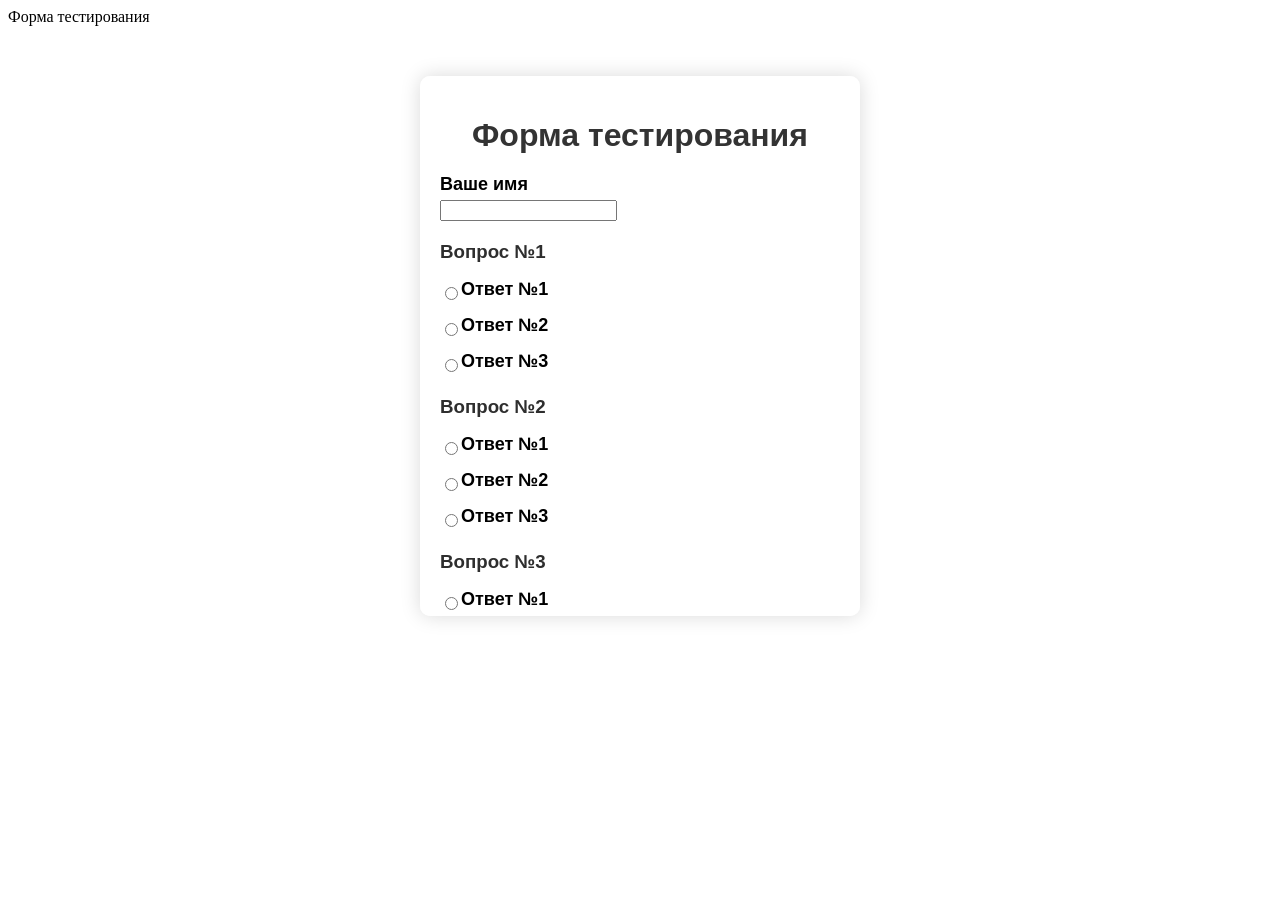
==== SiteArchitecture/index.html @ 296bb1ba "99-0006 Форма тестирования и отчет" ====
<html>
    <head>
    <tittle> Форма тестирования</tittle>
    <link rel="stylesheet" href="style.css">
    </head>
    <body>
        <div class="form-container">
            <h1> Форма тестирования</h1>
        
        <div class="form-group">
            <label for="name"> Ваше имя</label>
            <input type="text" id="name" name="name" required>
        </div>

        <div class=" questions-block">

            <div class="question">
                <h3> Вопрос №1</h3>
                <ul>
                    <li>
                        <input type="radio" id="q1-1">
                        <label for="q1-1">Ответ №1</label>
                    </li>
                    <li>
                        <input type="radio" id="q1-2">
                        <label for="q1-2">Ответ №2</label>
                    </li>
                    <li>
                        <input type="radio" id="q1-3">
                        <label for="q1-3">Ответ №3</label>
                    </li>
                </ul>
            </div>

            <div class="question">
                <h3> Вопрос №2</h3>
                <ul>
                    <li>
                        <input type="radio" id="q2-1">
                        <label for="q2-1">Ответ №1</label>
                    </li>
                    <li>
                        <input type="radio" id="q2-2">
                        <label for="q2-2">Ответ №2</label>
                    </li>
                    <li>
                        <input type="radio" id="q2-3">
                        <label for="q2-3">Ответ №3</label>
                    </li>
                </ul>
            </div>

            <div class="question">
                <h3> Вопрос №3</h3>
                <ul>
                    <li>
                        <input type="radio" id="q3-1">
                        <label for="q3-1">Ответ №1</label>
                    </li>
                    <li>
                        <input type="radio" id="q3-2">
                        <label for="q3-2">Ответ №2</label>
                    </li>
                    <li>
                        <input type="radio" id="q3-3">
                        <label for="q3-3">Ответ №3</label>
                    </li>
                </ul>
            </div>

            <div class="question">
                <h3> Вопрос №4</h3>
                <ul>
                    <li>
                        <input type="radio" id="q4-1">
                        <label for="q4-1">Ответ №1</label>
                    </li>
                    <li>
                        <input type="radio" id="q4-2">
                        <label for="q4-2">Ответ №2</label>
                    </li>
                    <li>
                        <input type="radio" id="q4-3">
                        <label for="q4-3">Ответ №3</label>
                    </li>
                </ul>
            </div>

            <div class="question">
                <h3> Вопрос №5</h3>
                <ul>
                    <li>
                        <input type="radio" id="q5-1">
                        <label for="q5-1">Ответ №1</label>
                    </li>
                    <li>
                        <input type="radio" id="q5-2">
                        <label for="q5-2">Ответ №2</label>
                    </li>
                    <li>
                        <input type="radio" id="q5-3">
                        <label for="q5-3">Ответ №3</label>
                    </li>
                </ul>
            </div>

            <div class="question">
                <h3> Вопрос №6</h3>
                <ul>
                    <li>
                        <input type="radio" id="q6-1">
                        <label for="q6-1">Ответ №1</label>
                    </li>
                    <li>
                        <input type="radio" id="q6-2">
                        <label for="q6-2">Ответ №2</label>
                    </li>
                    <li>
                        <input type="radio" id="q6-3">
                        <label for="q6-3">Ответ №3</label>
                    </li>
                </ul>
            </div>

            <div class="question">
                <h3> Вопрос №7</h3>
                <ul>
                    <li>
                        <input type="radio" id="q7-1">
                        <label for="q7-1">Ответ №1</label>
                    </li>
                    <li>
                        <input type="radio" id="q7-2">
                        <label for="q7-2">Ответ №2</label>
                    </li>
                    <li>
                        <input type="radio" id="q7-3">
                        <label for="q7-3">Ответ №3</label>
                    </li>
                </ul>
            </div>

            <div class="question">
                <h3> Вопрос №8</h3>
                <ul>
                    <li>
                        <input type="radio" id="q8-1">
                        <label for="q8-1">Ответ №1</label>
                    </li>
                    <li>
                        <input type="radio" id="q8-2">
                        <label for="q8-2">Ответ №2</label>
                    </li>
                    <li>
                        <input type="radio" id="q8-3">
                        <label for="q8-3">Ответ №3</label>
                    </li>
                </ul>
            </div>

            <div class="question">
                <h3> Вопрос №9</h3>
                <ul>
                    <li>
                        <input type="radio" id="q9-1">
                        <label for="q9-1">Ответ №1</label>
                    </li>
                    <li>
                        <input type="radio" id="q9-2">
                        <label for="q9-2">Ответ №2</label>
                    </li>
                    <li>
                        <input type="radio" id="q9-3">
                        <label for="q9-3">Ответ №3</label>
                    </li>
                </ul>
            </div>

            <div class="question">
                <h3> Вопрос №10</h3>
                <ul>
                    <li>
                        <input type="radio" id="q10-1">
                        <label for="q10-1">Ответ №1</label>
                    </li>
                    <li>
                        <input type="radio" id="q10-2">
                        <label for="q10-2">Ответ №2</label>
                    </li>
                    <li>
                        <input type="radio" id="q10-3">
                        <label for="q10-3">Ответ №3</label>
                    </li>
                </ul>
            </div>

            <button type="submit" class="submit-btn">Отправить</button>
        </div>
    </div>

<!-- JavaScript -->

<script>
    function saveAnswers() {
        let data = '';
        for (let i = 1; i <= 10; i++){
            const radio = document.querySelector(`input[name="q\${i}"]: checed`);
            if (radio) {
                data += `Вопрос ${i}: ${radio.value}\n`;
            }
        }
        const name = document.getElementById('name').value;
        data = `Имя: \${name}\n\n` + data;

        const blob = new Blob([data], {type:'text/plain'});
        const url = URL.createObjectURL(blob);
        const a = document.createElement('a');
        a.href = url;
        a.download = 'ответы.txt';
        a.style.display = 'none';
        document.body.appendChild(a);
        a.click()
        window.URL.revokeObjectURL(url);
        document.body.removeChild(a);
    }

    document.querySelector('.sumbit-btn').addEventListener('click', saveAnswers);
    
</script>
    </body>
</html>
---- SiteArchitecture/style.css ----
.form-container {
    width: 400px;
    height: 500px;
    margin: 50px auto;
    padding: 20px;
    background-color: white;
    border-radius: 10px;
    box-shadow: 0 0 20px rgba(0, 0, 0, 0.15);
    font-family: Arial, sans-serif;
    overflow: auto;
}

h1 {
    text-align: center;
    color: #333333;
    margin-bottom: 20px;
}

.form-group, question {
    margin-bottom: 20px;
}

label {
    display: block;
    margin-bottom: 5px;
    font-weight: bold;
    font-size: large;
}

input [type="text"] {
    width: 100%;
    padding: 10px;
    border: 1px solid #dddddd;
    border-radius: 4px;
    box-sizing: border-box;
}

.questions-block {
    margin-bottom: 30px;
}

.question h3 {
    margin-bottom: 10px;
    color: #2e2e2e
}

.question ul {
    list-style: none;
    padding: 0px;
}

.question li {
    margin-bottom: 10px;
    display: flex;
    align-items: center;
}

input [type="radio"] {
    margin-right: 10px;
}

.question label {
    cursor: pointer;
}

.submit-btn {
    width: 100%;
    padding: 12px;
    background-color: #3498db;
    color: white;
    border: none;
    border-radius: 4px;
    font-size: 16px;
    cursor: pointer;
}

.submit-btn:hover {
    background-color: #286c99;
}
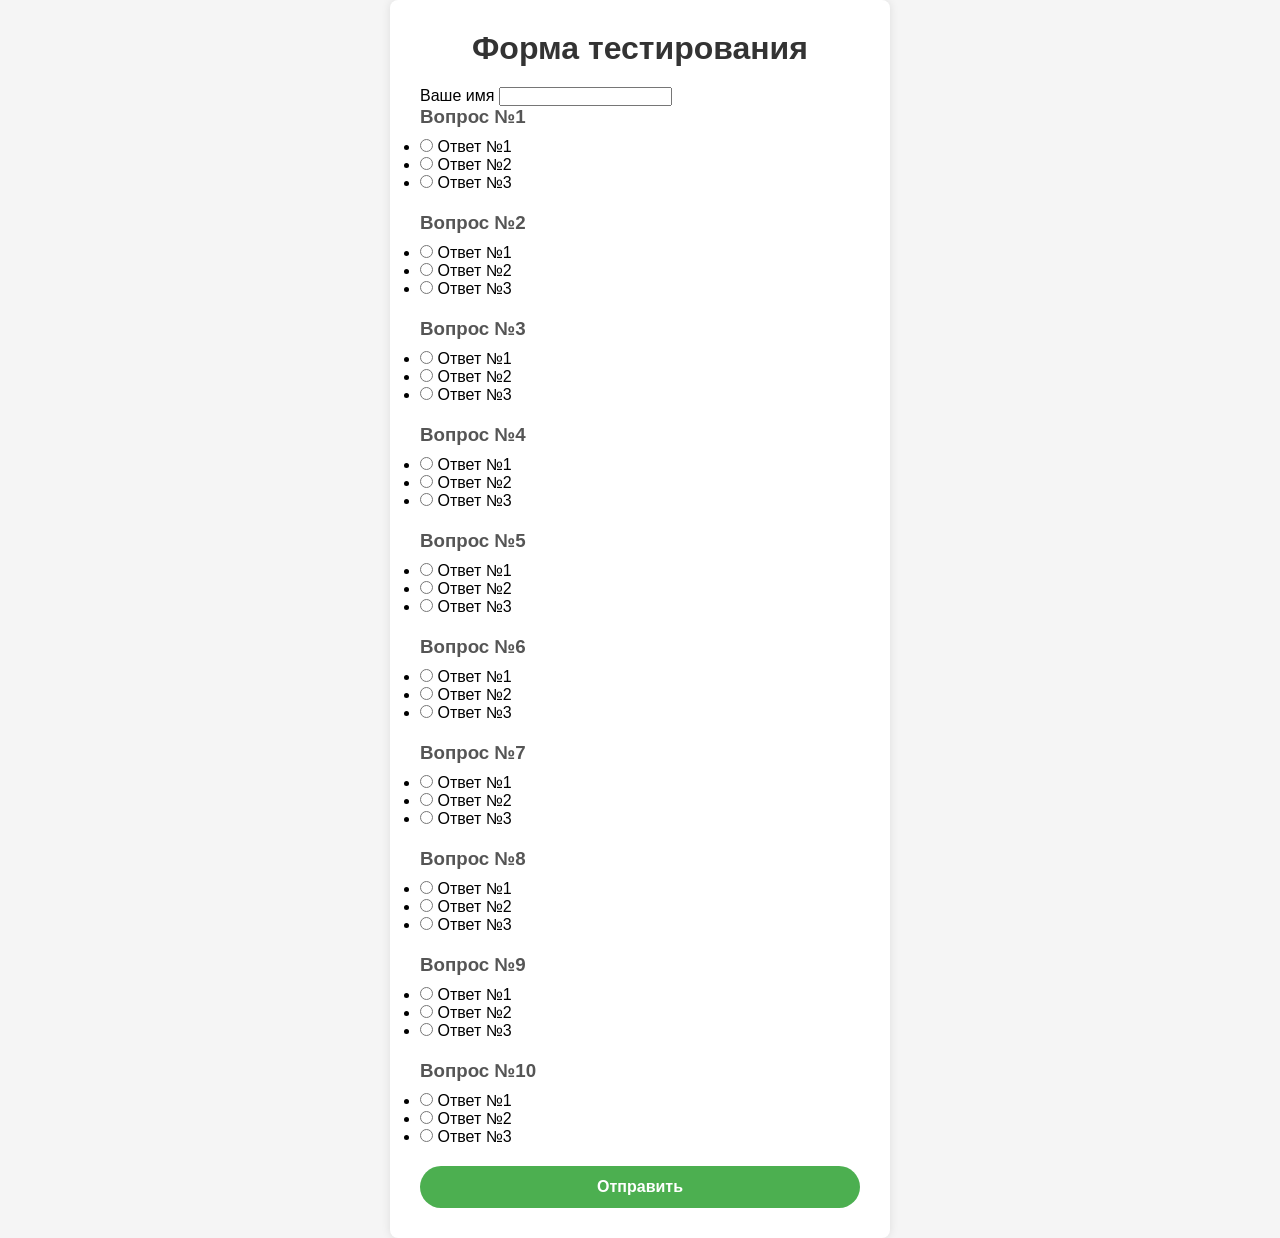
==== commit 5240a6c3: "99-0006 Форма тестирования и отчет" ====
--- a/SiteArchitecture/index.html
+++ b/SiteArchitecture/index.html
@@ -1,12 +1,14 @@
-<html>
+<!DOCTYPE html>
+<html lang="ru">
     <head>
-    <tittle> Форма тестирования</tittle>
+        <meta charset="UTF-8">
+    <title> Форма тестирования</title>
     <link rel="stylesheet" href="style.css">
     </head>
     <body>
         <div class="form-container">
             <h1> Форма тестирования</h1>
-        
+
         <div class="form-group">
             <label for="name"> Ваше имя</label>
             <input type="text" id="name" name="name" required>
@@ -194,38 +196,29 @@
                 </ul>
             </div>
 
-            <button type="submit" class="submit-btn">Отправить</button>
+            <button id="submit" class="submit-btn">Отправить</button>
         </div>
     </div>
 
 <!-- JavaScript -->
 
 <script>
-    function saveAnswers() {
-        let data = '';
-        for (let i = 1; i <= 10; i++){
-            const radio = document.querySelector(`input[name="q\${i}"]: checed`);
-            if (radio) {
-                data += `Вопрос ${i}: ${radio.value}\n`;
-            }
+    function submit() {
+        let textContent = 'Результаты тестирования';
+
+        for (let [key, value] of formData.entries()) {
+            textContent += `${key}: ${value}\n`;
         }
-        const name = document.getElementById('name').value;
-        data = `Имя: \${name}\n\n` + data;
-
-        const blob = new Blob([data], {type:'text/plain'});
-        const url = URL.createObjectURL(blob);
-        const a = document.createElement('a');
-        a.href = url;
-        a.download = 'ответы.txt';
-        a.style.display = 'none';
-        document.body.appendChild(a);
-        a.click()
-        window.URL.revokeObjectURL(url);
-        document.body.removeChild(a);
+        const blob = new Blob([textContent], {type: 'text/plain;charset=utf-8'});
+
+        const link = document.createElement('a');
+        link.href = URL.createObjectURL(blob);
+        link.download = `анкета_${new Date().toISOString().slice(0, 10)}.txt`;
+
+        document.body.appendChild(link);
+        link.click();
+        document.body.removeChild(link);
     }
-
-    document.querySelector('.sumbit-btn').addEventListener('click', saveAnswers);
-    
 </script>
     </body>
 </html>
--- a/SiteArchitecture/style.css
+++ b/SiteArchitecture/style.css
@@ -1,79 +1,75 @@
+* {
+    margin: 0;
+    padding: 0;
+    box-sizing: border-box;
+}
+
+body {
+    font-family:Arial;
+    background-color: #f5f5f5;
+    display: flex;
+    justify-content: center;
+    align-items: center;
+    min-height: 100vh;
+}
+
 .form-container {
-    width: 400px;
-    height: 500px;
-    margin: 50px auto;
-    padding: 20px;
-    background-color: white;
-    border-radius: 10px;
-    box-shadow: 0 0 20px rgba(0, 0, 0, 0.15);
-    font-family: Arial, sans-serif;
-    overflow: auto;
+    background-color: #fff;
+    padding: 30px;
+    border-radius: 8px;
+    box-shadow: 0 0 10px rgba(0,0,0,0.1);
+    width: 100%;
+    max-width: 500px;
 }
 
 h1 {
     text-align: center;
-    color: #333333;
+    color: #333;
     margin-bottom: 20px;
 }
 
-.form-group, question {
+.question {
     margin-bottom: 20px;
 }
 
-label {
-    display: block;
-    margin-bottom: 5px;
-    font-weight: bold;
-    font-size: large;
+h3 {
+    color: #555;
+    margin-bottom: 10px;
 }
 
-input [type="text"] {
-    width: 100%;
-    padding: 10px;
-    border: 1px solid #dddddd;
-    border-radius: 4px;
-    box-sizing: border-box;
+.answers-list {
+    list-style-type: none;
+    padding-left: 0;
 }
 
-.questions-block {
-    margin-bottom: 30px;
-}
-
-.question h3 {
-    margin-bottom: 10px;
-    color: #2e2e2e
-}
-
-.question ul {
-    list-style: none;
-    padding: 0px;
-}
-
-.question li {
-    margin-bottom: 10px;
+.answers-list li {
     display: flex;
     align-items: center;
-}
-
-input [type="radio"] {
-    margin-right: 10px;
-}
-
-.question label {
+    margin-bottom: 8px;
     cursor: pointer;
 }
 
-.submit-btn {
+.answers-list label {
+    margin-left: 10px;
+    font-size: 14px;
+    color: #333;
+}
+
+button {
     width: 100%;
     padding: 12px;
-    background-color: #3498db;
+    background-color: #4caf50;
     color: white;
     border: none;
-    border-radius: 4px;
+    border-radius: 25px;
     font-size: 16px;
+    font-weight: bold;
     cursor: pointer;
+    transition: background-color 0.3s;
 }
 
-.submit-btn:hover {
-    background-color: #286c99;
-}+button:hover {
+    background-color: #255326;
+}
+
+
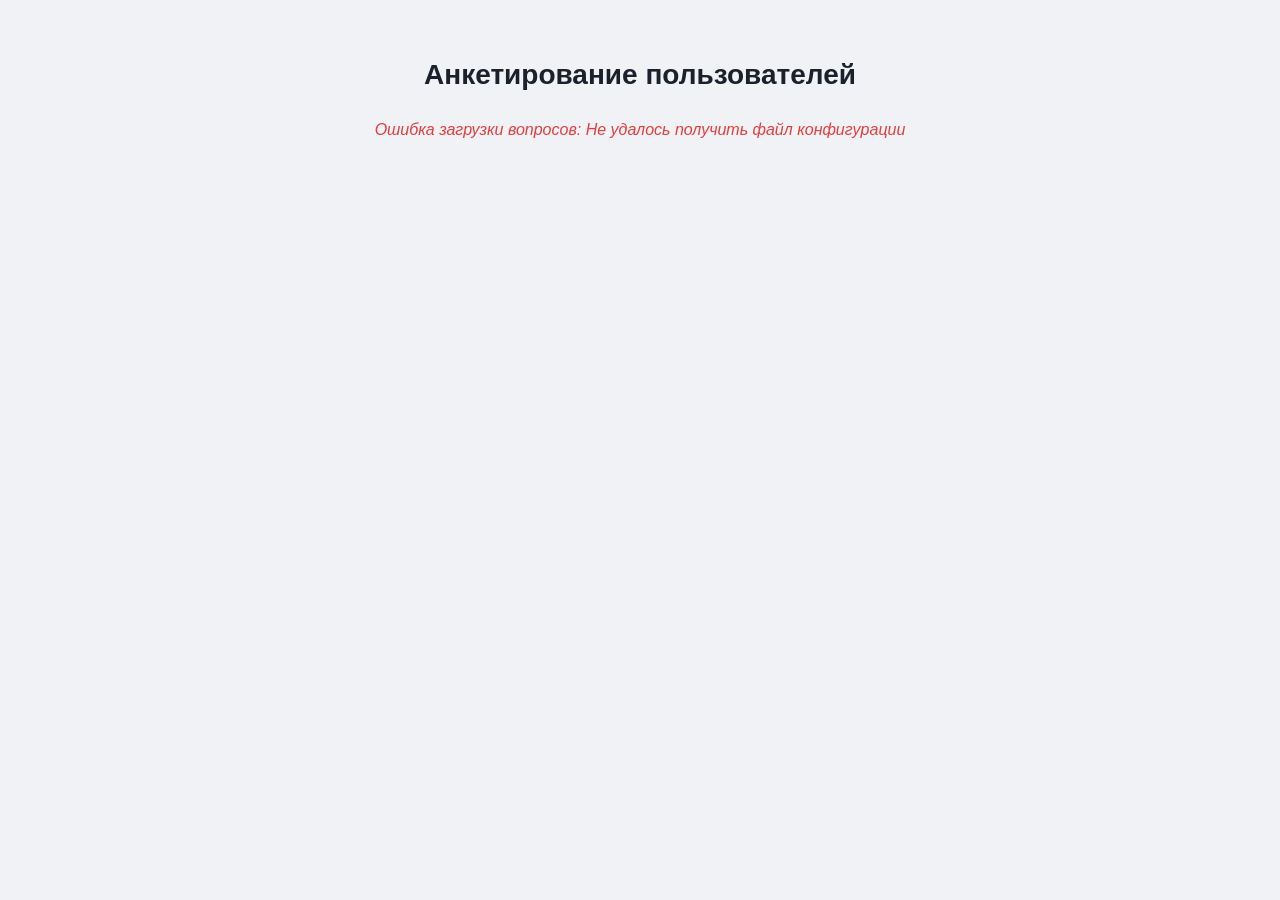
==== commit 22f36ba6: "99-0008 и 99-0009" ====
--- a/SiteArchitecture/index.html
+++ b/SiteArchitecture/index.html
@@ -1,224 +1,27 @@
 <!DOCTYPE html>
 <html lang="ru">
-    <head>
-        <meta charset="UTF-8">
-    <title> Форма тестирования</title>
+<head>
+    <meta charset="UTF-8">
+    <meta name="viewport" content="width=device-width, initial-scale=1.0">
+    <title>Динамический опрос</title>
     <link rel="stylesheet" href="style.css">
-    </head>
-    <body>
-        <div class="form-container">
-            <h1> Форма тестирования</h1>
+</head>
+<body>
 
-        <div class="form-group">
-            <label for="name"> Ваше имя</label>
-            <input type="text" id="name" name="name" required>
-        </div>
+    <main class="survey-wrapper">
+        <h1 class="survey-title">Анкетирование пользователей</h1>
 
-        <div class=" questions-block">
-
-            <div class="question">
-                <h3> Вопрос №1</h3>
-                <ul>
-                    <li>
-                        <input type="radio" id="q1-1">
-                        <label for="q1-1">Ответ №1</label>
-                    </li>
-                    <li>
-                        <input type="radio" id="q1-2">
-                        <label for="q1-2">Ответ №2</label>
-                    </li>
-                    <li>
-                        <input type="radio" id="q1-3">
-                        <label for="q1-3">Ответ №3</label>
-                    </li>
-                </ul>
+        <form id="survey-form">
+            <div id="questions-container">
+                <p class="loading-text">Загрузка вопросов, пожалуйста, подождите...</p>
             </div>
 
-            <div class="question">
-                <h3> Вопрос №2</h3>
-                <ul>
-                    <li>
-                        <input type="radio" id="q2-1">
-                        <label for="q2-1">Ответ №1</label>
-                    </li>
-                    <li>
-                        <input type="radio" id="q2-2">
-                        <label for="q2-2">Ответ №2</label>
-                    </li>
-                    <li>
-                        <input type="radio" id="q2-3">
-                        <label for="q2-3">Ответ №3</label>
-                    </li>
-                </ul>
-            </div>
+            <button type="submit" id="download-btn" class="submit-btn hidden">
+                Скачать результаты (.txt)
+            </button>
+        </form>
+    </main>
 
-            <div class="question">
-                <h3> Вопрос №3</h3>
-                <ul>
-                    <li>
-                        <input type="radio" id="q3-1">
-                        <label for="q3-1">Ответ №1</label>
-                    </li>
-                    <li>
-                        <input type="radio" id="q3-2">
-                        <label for="q3-2">Ответ №2</label>
-                    </li>
-                    <li>
-                        <input type="radio" id="q3-3">
-                        <label for="q3-3">Ответ №3</label>
-                    </li>
-                </ul>
-            </div>
-
-            <div class="question">
-                <h3> Вопрос №4</h3>
-                <ul>
-                    <li>
-                        <input type="radio" id="q4-1">
-                        <label for="q4-1">Ответ №1</label>
-                    </li>
-                    <li>
-                        <input type="radio" id="q4-2">
-                        <label for="q4-2">Ответ №2</label>
-                    </li>
-                    <li>
-                        <input type="radio" id="q4-3">
-                        <label for="q4-3">Ответ №3</label>
-                    </li>
-                </ul>
-            </div>
-
-            <div class="question">
-                <h3> Вопрос №5</h3>
-                <ul>
-                    <li>
-                        <input type="radio" id="q5-1">
-                        <label for="q5-1">Ответ №1</label>
-                    </li>
-                    <li>
-                        <input type="radio" id="q5-2">
-                        <label for="q5-2">Ответ №2</label>
-                    </li>
-                    <li>
-                        <input type="radio" id="q5-3">
-                        <label for="q5-3">Ответ №3</label>
-                    </li>
-                </ul>
-            </div>
-
-            <div class="question">
-                <h3> Вопрос №6</h3>
-                <ul>
-                    <li>
-                        <input type="radio" id="q6-1">
-                        <label for="q6-1">Ответ №1</label>
-                    </li>
-                    <li>
-                        <input type="radio" id="q6-2">
-                        <label for="q6-2">Ответ №2</label>
-                    </li>
-                    <li>
-                        <input type="radio" id="q6-3">
-                        <label for="q6-3">Ответ №3</label>
-                    </li>
-                </ul>
-            </div>
-
-            <div class="question">
-                <h3> Вопрос №7</h3>
-                <ul>
-                    <li>
-                        <input type="radio" id="q7-1">
-                        <label for="q7-1">Ответ №1</label>
-                    </li>
-                    <li>
-                        <input type="radio" id="q7-2">
-                        <label for="q7-2">Ответ №2</label>
-                    </li>
-                    <li>
-                        <input type="radio" id="q7-3">
-                        <label for="q7-3">Ответ №3</label>
-                    </li>
-                </ul>
-            </div>
-
-            <div class="question">
-                <h3> Вопрос №8</h3>
-                <ul>
-                    <li>
-                        <input type="radio" id="q8-1">
-                        <label for="q8-1">Ответ №1</label>
-                    </li>
-                    <li>
-                        <input type="radio" id="q8-2">
-                        <label for="q8-2">Ответ №2</label>
-                    </li>
-                    <li>
-                        <input type="radio" id="q8-3">
-                        <label for="q8-3">Ответ №3</label>
-                    </li>
-                </ul>
-            </div>
-
-            <div class="question">
-                <h3> Вопрос №9</h3>
-                <ul>
-                    <li>
-                        <input type="radio" id="q9-1">
-                        <label for="q9-1">Ответ №1</label>
-                    </li>
-                    <li>
-                        <input type="radio" id="q9-2">
-                        <label for="q9-2">Ответ №2</label>
-                    </li>
-                    <li>
-                        <input type="radio" id="q9-3">
-                        <label for="q9-3">Ответ №3</label>
-                    </li>
-                </ul>
-            </div>
-
-            <div class="question">
-                <h3> Вопрос №10</h3>
-                <ul>
-                    <li>
-                        <input type="radio" id="q10-1">
-                        <label for="q10-1">Ответ №1</label>
-                    </li>
-                    <li>
-                        <input type="radio" id="q10-2">
-                        <label for="q10-2">Ответ №2</label>
-                    </li>
-                    <li>
-                        <input type="radio" id="q10-3">
-                        <label for="q10-3">Ответ №3</label>
-                    </li>
-                </ul>
-            </div>
-
-            <button id="submit" class="submit-btn">Отправить</button>
-        </div>
-    </div>
-
-<!-- JavaScript -->
-
-<script>
-    function submit() {
-        let textContent = 'Результаты тестирования';
-
-        for (let [key, value] of formData.entries()) {
-            textContent += `${key}: ${value}\n`;
-        }
-        const blob = new Blob([textContent], {type: 'text/plain;charset=utf-8'});
-
-        const link = document.createElement('a');
-        link.href = URL.createObjectURL(blob);
-        link.download = `анкета_${new Date().toISOString().slice(0, 10)}.txt`;
-
-        document.body.appendChild(link);
-        link.click();
-        document.body.removeChild(link);
-    }
-</script>
-    </body>
-</html>+    <script src="script.js"></script>
+</body>
+</html>
--- a/SiteArchitecture/style.css
+++ b/SiteArchitecture/style.css
@@ -1,75 +1,123 @@
-* {
+:root {
+    --bg-color: #f0f2f5;
+    --card-bg: #ffffff;
+    --text-main: #2d3748;
+    --text-muted: #718096;
+    --primary: #3182ce;
+    --primary-hover: #2b6cb0;
+    --border: #e2e8f0;
+}
+
+body {
+    font-family: -apple-system, BlinkMacSystemFont, "Segoe UI", Roboto, sans-serif;
+    background-color: var(--bg-color);
+    color: var(--text-main);
     margin: 0;
-    padding: 0;
+    padding: 40px 20px;
+    display: flex;
+    justify-content: center;
+}
+
+.survey-wrapper {
+    width: 100%;
+    max-width: 650px;
+}
+
+.survey-title {
+    text-align: center;
+    margin-bottom: 30px;
+    font-size: 28px;
+    color: #1a202c;
+}
+
+.loading-text {
+    text-align: center;
+    color: var(--text-muted);
+    font-style: italic;
+}
+
+.question-card {
+    background-color: var(--card-bg);
+    border-radius: 8px;
+    padding: 24px;
+    margin-bottom: 20px;
+    box-shadow: 0 4px 6px -1px rgba(0, 0, 0, 0.1);
+    border: 1px solid var(--border);
+}
+
+.question-text {
+    font-size: 18px;
+    font-weight: 600;
+    margin-bottom: 16px;
+    line-height: 1.4;
+}
+
+.options-group {
+    display: flex;
+    flex-direction: column;
+    gap: 12px;
+}
+
+.options-group textarea {
+    width: 100%;
+    min-height: 100px;
+    padding: 12px;
+    border: 1px solid var(--border);
+    border-radius: 6px;
+    font-family: inherit;
+    font-size: 15px;
+    resize: vertical;
     box-sizing: border-box;
 }
 
-body {
-    font-family:Arial;
-    background-color: #f5f5f5;
-    display: flex;
-    justify-content: center;
-    align-items: center;
-    min-height: 100vh;
+.options-group textarea:focus {
+    outline: none;
+    border-color: var(--primary);
+    box-shadow: 0 0 0 3px rgba(49, 130, 206, 0.2);
 }
 
-.form-container {
-    background-color: #fff;
-    padding: 30px;
-    border-radius: 8px;
-    box-shadow: 0 0 10px rgba(0,0,0,0.1);
-    width: 100%;
-    max-width: 500px;
+.option-label {
+    display: flex;
+    align-items: center;
+    gap: 10px;
+    padding: 10px 12px;
+    border: 1px solid var(--border);
+    border-radius: 6px;
+    cursor: pointer;
+    transition: background-color 0.2s, border-color 0.2s;
 }
 
-h1 {
-    text-align: center;
-    color: #333;
-    margin-bottom: 20px;
+.option-label:hover {
+    background-color: #f7fafc;
+    border-color: #cbd5e0;
 }
 
-.question {
-    margin-bottom: 20px;
-}
-
-h3 {
-    color: #555;
-    margin-bottom: 10px;
-}
-
-.answers-list {
-    list-style-type: none;
-    padding-left: 0;
-}
-
-.answers-list li {
-    display: flex;
-    align-items: center;
-    margin-bottom: 8px;
+.option-label input {
+    margin: 0;
+    width: 18px;
+    height: 18px;
     cursor: pointer;
 }
 
-.answers-list label {
-    margin-left: 10px;
-    font-size: 14px;
-    color: #333;
+.submit-btn {
+    display: block;
+    width: 100%;
+    background-color: var(--primary);
+    color: #ffffff;
+    border: none;
+    border-radius: 6px;
+    padding: 16px;
+    font-size: 16px;
+    font-weight: 600;
+    cursor: pointer;
+    transition: background-color 0.2s;
+    margin-top: 25px;
 }
 
-button {
-    width: 100%;
-    padding: 12px;
-    background-color: #4caf50;
-    color: white;
-    border: none;
-    border-radius: 25px;
-    font-size: 16px;
-    font-weight: bold;
-    cursor: pointer;
-    transition: background-color 0.3s;
+.submit-btn:hover {
+    background-color: var(--primary-hover);
 }
 
-button:hover {
-    background-color: #255326;
+.hidden {
+    display: none !important;
 }
-
-
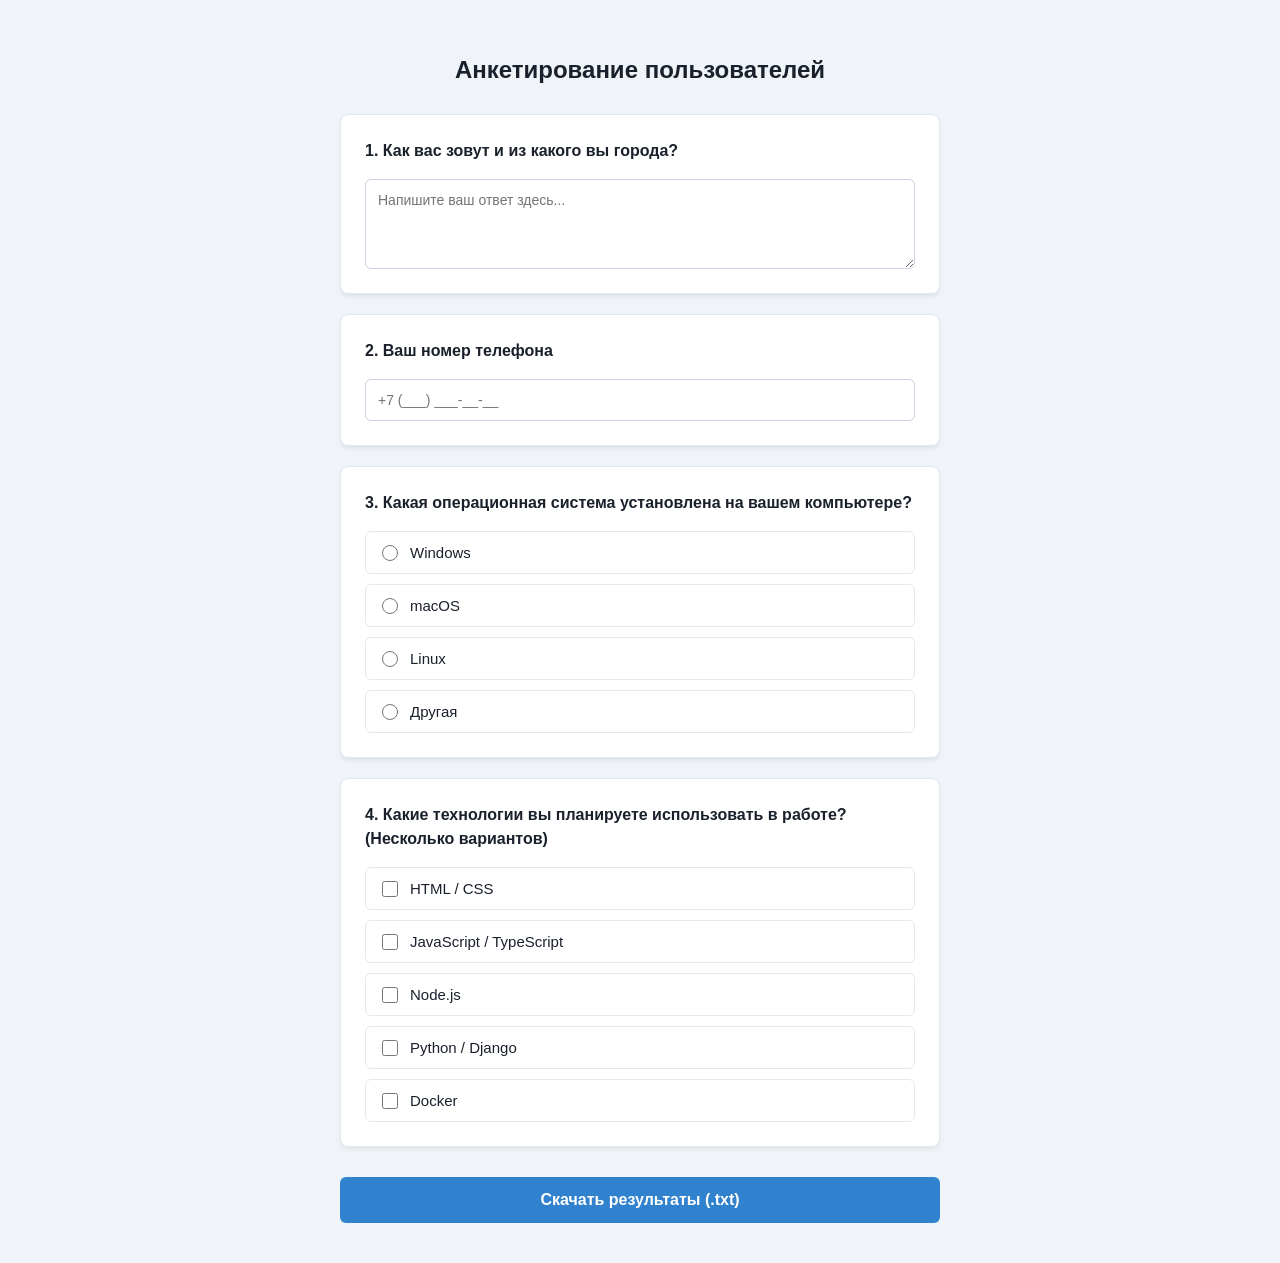
==== commit c42f5833: "Readme вне файла" ====
--- a/SiteArchitecture/index.html
+++ b/SiteArchitecture/index.html
@@ -3,20 +3,22 @@
 <head>
     <meta charset="UTF-8">
     <meta name="viewport" content="width=device-width, initial-scale=1.0">
-    <title>Динамический опрос</title>
+    <title>Анкетирование пользователей</title>
     <link rel="stylesheet" href="style.css">
 </head>
 <body>
 
-    <main class="survey-wrapper">
+    <main class="survey-container">
         <h1 class="survey-title">Анкетирование пользователей</h1>
 
         <form id="survey-form">
-            <div id="questions-container">
-                <p class="loading-text">Загрузка вопросов, пожалуйста, подождите...</p>
+            <!-- Контейнер для динамических вопросов -->
+            <div id="questions-wrapper">
+                <p class="status-text">Загрузка вопросов...</p>
             </div>
 
-            <button type="submit" id="download-btn" class="submit-btn hidden">
+            <!-- Кнопка отправки -->
+            <button type="submit" id="submit-btn" class="submit-button hidden">
                 Скачать результаты (.txt)
             </button>
         </form>
--- a/SiteArchitecture/style.css
+++ b/SiteArchitecture/style.css
@@ -1,39 +1,38 @@
 :root {
-    --bg-color: #f0f2f5;
+    --bg-color: #f0f4f8;
     --card-bg: #ffffff;
-    --text-main: #2d3748;
-    --text-muted: #718096;
-    --primary: #3182ce;
-    --primary-hover: #2b6cb0;
-    --border: #e2e8f0;
+    --text-color: #1a202c;
+    --border-color: #cbd5e1;
+    --focus-color: #3b82f6;
+    --btn-color: #3182ce;
+    --btn-hover: #2b6cb0;
 }
 
 body {
     font-family: -apple-system, BlinkMacSystemFont, "Segoe UI", Roboto, sans-serif;
     background-color: var(--bg-color);
-    color: var(--text-main);
+    color: var(--text-color);
     margin: 0;
     padding: 40px 20px;
     display: flex;
     justify-content: center;
 }
 
-.survey-wrapper {
+.survey-container {
     width: 100%;
-    max-width: 650px;
+    max-width: 600px;
 }
 
 .survey-title {
     text-align: center;
+    font-size: 24px;
+    font-weight: bold;
     margin-bottom: 30px;
-    font-size: 28px;
-    color: #1a202c;
 }
 
-.loading-text {
+.status-text {
     text-align: center;
-    color: var(--text-muted);
-    font-style: italic;
+    color: #718096;
 }
 
 .question-card {
@@ -41,81 +40,91 @@
     border-radius: 8px;
     padding: 24px;
     margin-bottom: 20px;
-    box-shadow: 0 4px 6px -1px rgba(0, 0, 0, 0.1);
-    border: 1px solid var(--border);
+    box-shadow: 0 4px 6px -1px rgba(0, 0, 0, 0.05), 0 2px 4px -1px rgba(0, 0, 0, 0.03);
+    border: 1px solid #e2e8f0;
 }
 
 .question-text {
-    font-size: 18px;
+    font-size: 16px;
     font-weight: 600;
     margin-bottom: 16px;
-    line-height: 1.4;
+    line-height: 1.5;
 }
 
-.options-group {
+.options-list {
     display: flex;
     flex-direction: column;
-    gap: 12px;
+    gap: 10px;
 }
 
-.options-group textarea {
+/* Текстовые поля и поле телефона */
+.options-list textarea,
+.options-list input[type="tel"] {
     width: 100%;
-    min-height: 100px;
     padding: 12px;
-    border: 1px solid var(--border);
+    border: 1px solid var(--border-color);
     border-radius: 6px;
     font-family: inherit;
-    font-size: 15px;
-    resize: vertical;
+    font-size: 14px;
     box-sizing: border-box;
 }
 
-.options-group textarea:focus {
-    outline: none;
-    border-color: var(--primary);
-    box-shadow: 0 0 0 3px rgba(49, 130, 206, 0.2);
+.options-list textarea {
+    min-height: 90px;
+    resize: vertical;
 }
 
-.option-label {
+.options-list textarea:focus,
+.options-list input[type="tel"]:focus {
+    outline: none;
+    border-color: var(--focus-color);
+    box-shadow: 0 0 0 2px rgba(59, 130, 246, 0.15);
+}
+
+/* Блоки вариантов ответов в стиле макета */
+.option-item {
     display: flex;
     align-items: center;
-    gap: 10px;
-    padding: 10px 12px;
-    border: 1px solid var(--border);
+    gap: 12px;
+    padding: 12px 16px;
+    border: 1px solid #e2e8f0;
     border-radius: 6px;
     cursor: pointer;
-    transition: background-color 0.2s, border-color 0.2s;
+    transition: background-color 0.2s;
 }
 
-.option-label:hover {
-    background-color: #f7fafc;
-    border-color: #cbd5e0;
+.option-item:hover {
+    background-color: #f8fafc;
 }
 
-.option-label input {
+.option-item input {
     margin: 0;
-    width: 18px;
-    height: 18px;
+    width: 16px;
+    height: 16px;
     cursor: pointer;
 }
 
-.submit-btn {
-    display: block;
+.option-item span {
+    font-size: 15px;
+}
+
+/* Главная кнопка */
+.submit-button {
     width: 100%;
-    background-color: var(--primary);
+    background-color: var(--btn-color);
     color: #ffffff;
     border: none;
     border-radius: 6px;
-    padding: 16px;
+    padding: 14px;
     font-size: 16px;
     font-weight: 600;
     cursor: pointer;
     transition: background-color 0.2s;
-    margin-top: 25px;
+    margin-top: 10px;
 }
 
-.submit-btn:hover {
-    background-color: var(--primary-hover);
+.submit-button:hover {
+    background-color: var(--btn-hover);
 }
 
 .hidden {
